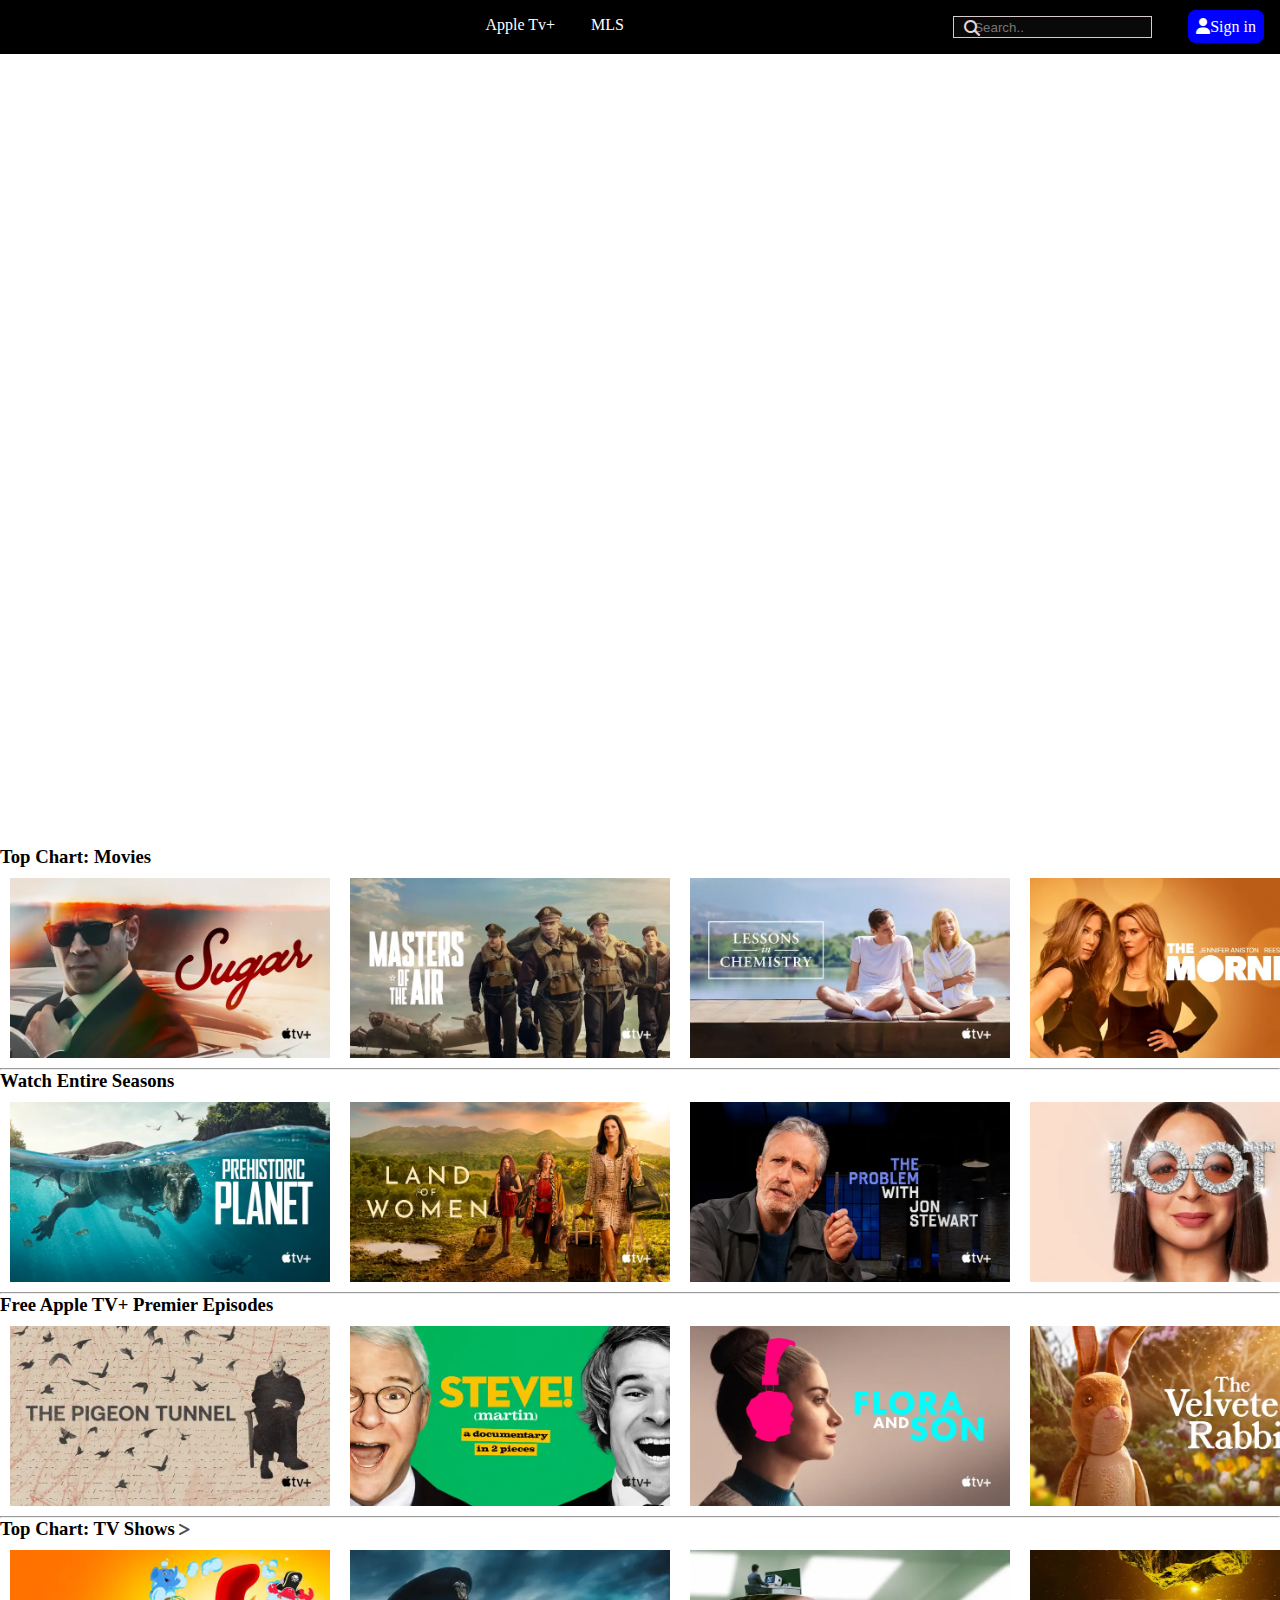
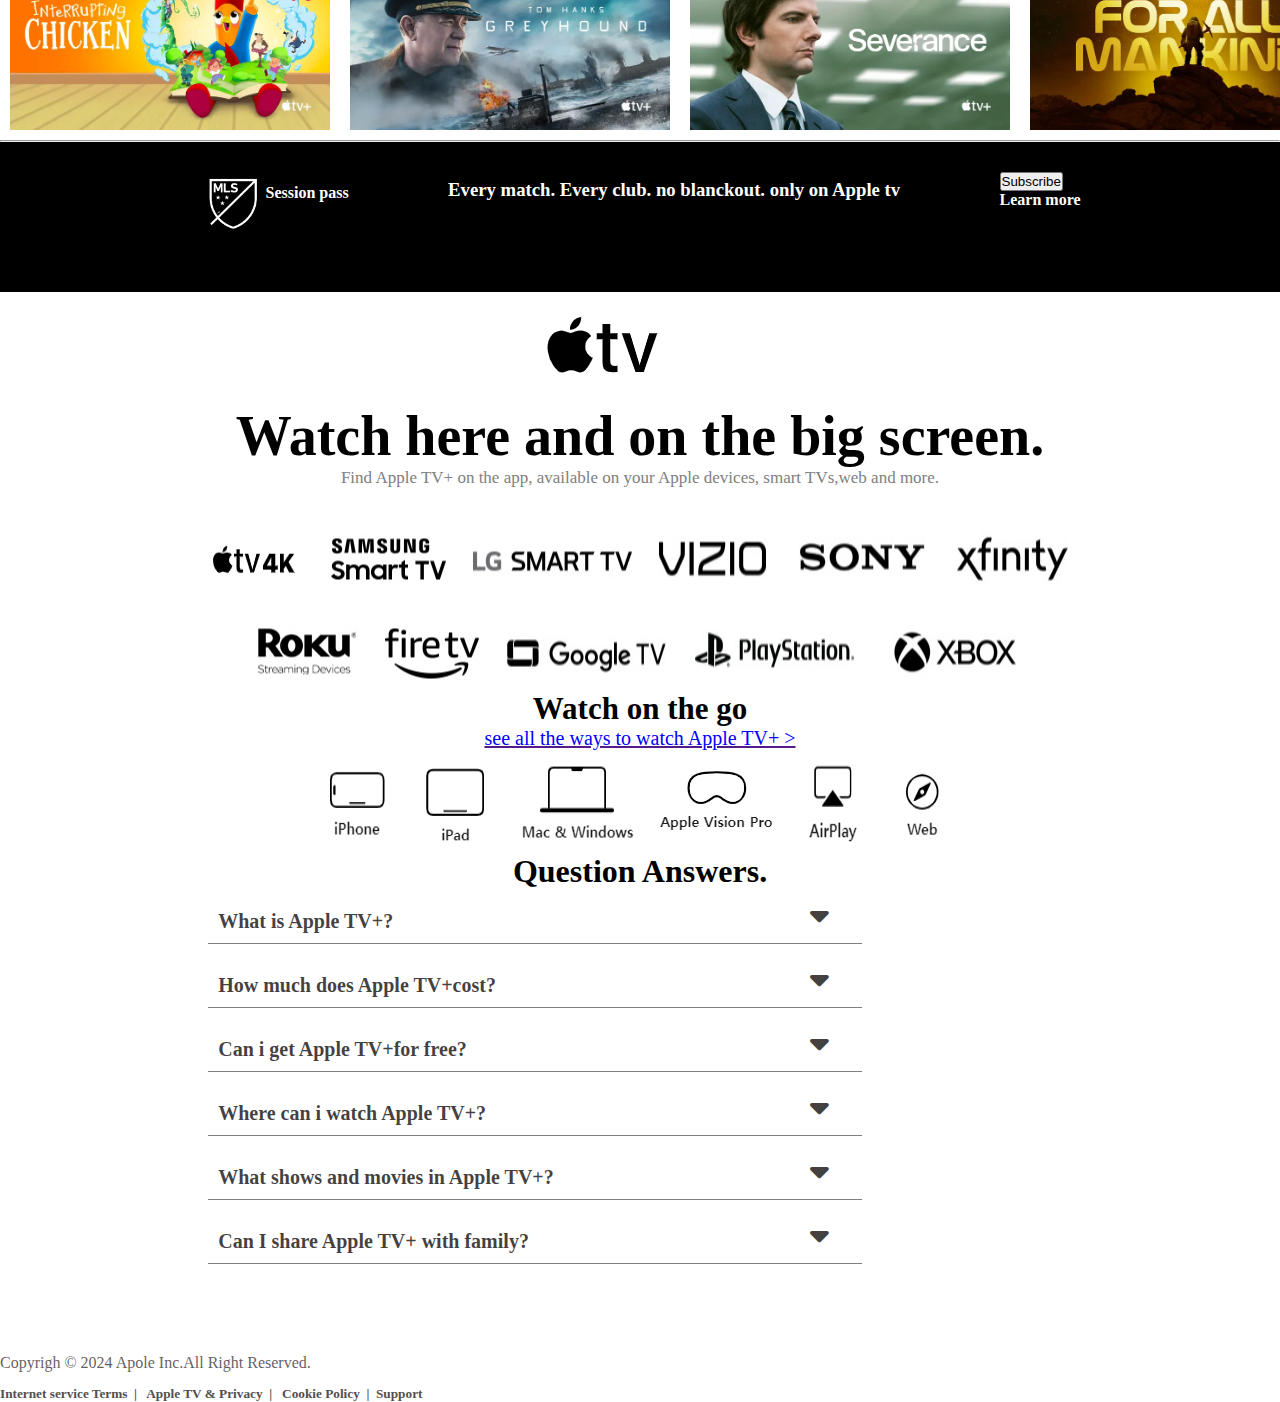
==== index.html @ a1249ace "changes" ====
<!DOCTYPE html>
<html lang="en">

<head>
    <meta charset="UTF-8">
    <meta name="viewport" content="width=device-width, initial-scale=1.0">
    <title>Apple tv clone</title>
    <link rel="shortcut icon" href="img logo/clone logo 1.png" type="image/x-icon">
    <link rel="stylesheet" href="appletvclone.css">
    <link rel="stylesheet" href="https://cdnjs.cloudflare.com/ajax/libs/font-awesome/6.5.2/css/all.min.css">
</head>

<body>
    <nav>
        <div class="navbar">
            <div class="li1">

                <li><a href="#">Apple Tv+</a></li>
                <li><a href="#">MLS</a></li>
            </div>
            <div class="li2">

                <li><a id="space" href="#"> <input type="text" placeholder="Search.." name="search"><i
                            class="fa-solid fa-magnifying-glass"></i></a></li>

                <li><a id="sign" href="#"><i class="fa-solid fa-user"></i></i>Sign in</a></li>
            </div>
        </div>
        <div class="video-container">
            <video autoplay muted loop id="video-background">
                <source src="video/1.mp4" type="video/mp4">
                Your browser does not support the video tag.
            </video>
            <div class="content">
                <!-- Your content goes here -->
                <h1></h1>
                <p></p>
            </div>
        </div>
    </nav>
    <div class="container1">
        <div class="cont">
            <h3>Top Chart: Movies</h3>
        </div>
        <div class="imagesss">
            <img class="first" src="images/738x416 (1).webp" alt="">
            <img class="first" src="images/738x416 (2).webp" alt="">
            <img class="first" src="images/738x416 (3).webp" alt="">
            <img class="first" src="images/738x416 (4).webp" alt="">
            <img class="first" src="images/738x416 (5).webp" alt="">
            <img class="first" src="images/738x416 (6).webp" alt="">
            <img class="first" src="images/738x416 (7).webp" alt="">
            <img class="first" src="images/738x416 (9).webp" alt="">
            <img class="first" src="images/738x416 (8).webp" alt="">
            <img class="first" src="images/738x416 (10).webp" alt="">
        </div>

    </div>
    <hr>
    <div class="container2">
        <div class="cont">
            <h3>Watch Entire Seasons</h3>
        </div>
        <div class="imagesss">
            <img class="second" src="images/738x416 (11).webp" alt="">
            <img class="second" src="images/738x416 (12).webp" alt="">
            <img class="second" src="images/738x416 (13).webp" alt="">
            <img class="second" src="images/738x416.webp" alt="">
            <img class="second" src="images/738x416 (14).webp" alt="">
            <img class="second" src="images/738x416 (15).webp" alt="">
            <img class="second" src="images/738x416 (16).webp" alt="">
            <img class="second" src="images/738x416 (17).webp" alt="">
            <img class="second" src="images/738x416 (18).webp" alt="">
            <img class="second" src="images/738x416 (19).webp" alt="">
        </div>

    </div>
    <hr>
    <div class="container3">
        <div class="cont">
            <h3>Free Apple TV+ Premier Episodes</h3>
        </div>
        <div class="imagesss">
            <img class="Thrid" src="images/738x416 (20).webp" alt="">
            <img class="Thrid" src="images/738x416 (22).webp" alt="">
            <img class="Thrid" src="images/738x416 (21).webp" alt="">
            <img class="Thrid" src="images/738x416 (23).webp" alt="">
            <img class="Thrid" src="images/738x416 (24).webp" alt="">
            <img class="Thrid" src="images/738x416 (25).webp" alt="">
            <img class="Thrid" src="images/738x416 (26).webp" alt="">
            <img class="Thrid" src="images/738x416 (40).webp" alt="">
            <img class="Thrid" src="images/738x416 (29).webp" alt="">
            <img class="Thrid" src="images/738x416 (28).webp" alt="">

        </div>

    </div>
    <hr>
    <div>
        <div class="container4">
            <div class="cont">
                <h3>Top Chart: TV Shows <i class="fa-solid fa-greater-than"></i></h3>
            </div>
            <div class="imagesss">


                <img class="fourth" src="images/738x416 (30).webp" alt="">
                <img class="fourth" src="images/738x416 (31).webp" alt="">
                <img class="fourth" src="images/738x416 (32).webp" alt="">
                <img class="fourth" src="images/738x416 (33).webp" alt="">
                <img class="fourth" src="images/738x416 (34).webp" alt="">
                <img class="fourth" src="images/738x416 (35).webp" alt="">
                <img class="fourth" src="images/738x416 (37).webp" alt="">
                <img class="fourth" src="images/738x416 (36).webp" alt="">
                <img class="fourth" src="images/738x416 (38).webp" alt="">
                <img class="fourth" src="images/738x416 (39).webp" alt="">
            </div>



        </div>
    </div>
    <hr>
    <div class="footer">
        <div class="foot">
            <img src="/apple logo/ML.PNG" alt="">
            <h4>Session pass</h4>
        </div>

        <div class="cont5">
            <h3>Every match. Every club. no blanckout. only on Apple tv</h3>
        </div>
        <div class="btn">
            <button>Subscribe</button>

            <h4>Learn more</h4>
        </div>

    </div>
    <div class="mainlogo">
        <img src="img logo/main apple.PNG" alt="">


    </div>
    <div class="watch">
        <h1>Watch here and on the big screen. </h1>
        <p>Find Apple TV+ on the app, available on your Apple devices, smart TVs,web and more.</p>
    </div>
    <div class="contlogo1">
        <img src="img logo/4k.png" alt="">
        <img src="img logo/Capture.PNG" alt="">
        <img src="img logo/LG.PNG" alt="">
        <img src="img logo/VI.PNG" alt="">
        <img src="img logo/sony.PNG" alt="">
        <img src="img logo/XF.PNG" alt="">

    </div>
    <div class="contlogo2">
        <img src="img logo/roku.PNG" alt="">
        <img src="img logo/fire.PNG" alt="">
        <img src="img logo/GT.PNG" alt="">
        <img src="img logo/PL.PNG" alt="">
        <img src="img logo/XB.PNG" alt="">

    </div>
    <div class="wg">
        <h1>Watch on the go</h1>
        <a href="">
            <p>see all the ways to watch Apple TV+ ></p>
        </a>
    </div>
    <div class="contlogo3">
        <img src="last img/iphone.PNG" alt="">
        <img src="last img/ipad.PNG" alt="">
        <img src="last img/mac.PNG" alt="">
        <img src="last img/avp.PNG" alt="">
        <img src="last img/air play.PNG" alt="">
        <img src="last img/web.PNG" alt="">
    </div>
    <div class="qa">
        <h1 class="qah1">Question Answers.</h1>
    </div>
    <div class="q1">
        <div class="quest1">
            <h1>What is Apple TV+? </h1><i class="fa-solid fa-caret-down"></i>
        </div>
        <div class="quest1">
            <h1>How much does Apple TV+cost? </h1><i class="fa-solid fa-caret-down"></i>
        </div>
        <div class="quest1">
            <h1>Can i get Apple TV+for free? </h1><i class="fa-solid fa-caret-down"></i>
        </div>
        <div class="quest1">
            <h1>Where can i watch Apple TV+? </h1><i class="fa-solid fa-caret-down"></i>
        </div>
        <div class="quest1">
            <h1>What shows and movies in Apple TV+? </h1><i class="fa-solid fa-caret-down"></i>
        </div>
        <div class="quest1">
            <h1>Can I share Apple TV+ with family? </h1><i class="fa-solid fa-caret-down"></i>
        </div>
    </div>
    <div class="copy">
        <p>Copyrigh &copy; 2024 Apole Inc.All Right Reserved.
        <p>
    </div>
    <div class="policy">
        <h5>Internet service Terms &nbsp;| &nbsp; Apple TV & Privacy &nbsp;| &nbsp; Cookie Policy &nbsp;|&nbsp; Support
        </h5>

    </div>

</body>

</html>
---- appletvclone.css ----
* {
    scroll-behavior: smooth;
    margin: 0;
    padding: 0;
}


.navbar li {
    display: inline-block;
    list-style: none;
    margin: 16px 16px;

}

.navbar {
    position: fixed;
    left: 0;
    right: 0;
    top: 0;
    z-index: 999999;
    /* height: 50px; */
    background-color: black;
    text-align: center;
    display: flex;
    justify-content: space-between;
}


.navbar a {
    text-decoration: none;
    color: white;
}

.li1 {
    width: 50%;
    text-align: end;
}

e {


    padding: 10px;
    width: 20px;

}

#space input {
    padding-left: 20px;
    background-color: rgb(10, 9, 9);
    border: 1px solid rgb(216, 203, 203);
    color: white;
    height: 20px;
}

#space i {
    position: absolute;
    border-radius: 2px;
    right: 300px;
    top: 20px;
    color: #e4d7d7;
}


#sign {
    background-color: blue;
    border: 1px solid blue;
    padding: 7px;
    border-radius: 8px;

}

.video-container {
    position: relative;
    width: 100%;
    height: 94vh;
    /* Adjust to cover the entire viewport */
    overflow: hidden;
}

#video-background {
    position: absolute;
    top: 0;
    left: 0;
    width: 100%;
    height: 100vh;
    object-fit: cover;
    margin-top: -84px;
}

.content {
    position: absolute;
    top: 50%;
    left: 50%;
    transform: translate(-50%, -50%);
    text-align: center;
    color: white;
    z-index: 1;
    /* Ensure content is above the video */
}

.content h1 {
    font-size: 3rem;
}

.content p {
    font-size: 1.5rem;
}

.first {
    width: 25%;
    margin: 10px;

}

.second {
    width: 25%;
    margin: 10px;
}

.imagesss {
    display: flex;
}

.Thrid {
    width: 25%;
    margin: 10px;
}

.container1 {
    overflow-x: scroll;
}

.container1::-webkit-scrollbar {
    opacity: 0;

}

.container2::-webkit-scrollbar {
    opacity: 0;

}

.container3::-webkit-scrollbar {
    opacity: 0;

}

.container4::-webkit-scrollbar {
    opacity: 0;

}

.container2 {
    overflow-x: scroll;

}

.container3 {
    overflow-x: scroll;
}

.container4 {
    overflow-x: scroll;

}



.fourth {
    width: 25%;
    margin: 10px;
}

.cont h3 i {
    /* height: 2px;x`
    width: 2px; */
    font-size: 14px;
    color: #554a4a;
}

.footer img {
    height: 60px;
    filter: invert(1);

}

.footer {
    display: flex;
    justify-content: space-evenly;
    color: white;
    background-color: black;
    padding: 30px 100px;
    /* padding-top: 13px; */
    height: 10vh;
}

.foot {
    display: flex;
}

.mainlogo {
    margin: auto;
    width: 20%;
}

.watch {
    text-align: center;
    font-size: 28px;
    margin: 0px;
}

.watch p {
    font-size: 17px;
    margin: 0px;
    color: gray;
}

.watch h1 {
    margin: 0px;


}

.contlogo1 {
    display: flex;
    justify-content: center;
    margin-top: 33px;
}

.contlogo2 {
    display: flex;
    justify-content: center;
    margin-top: 15px;


}

.wg h1 {
    margin: 0px;
    text-align: center;
    font-size: 31px;
}

.wg p {
    text-align: center;
    color: blue;
    font-size: 20px
}

.contlogo3 {
    display: flex;
    justify-content: center;

}

.qa .qah1 {
    text-align: center;
}

.q1 {
    display: flex;
    justify-content: center;

    flex-direction: column;
    font-size: 10px;
    color: rgba(7, 1, 1, 0.76)
        /* width: 100%; */
}

.quest1 {
    margin: 10px;
    display: flex;
    justify-content: space-evenly;
    width: 99%;
    position: relative;
    left: 0px;

}

.quest1 h1 {
    padding: 10px;
    border-bottom: 1px solid gray;
    width: 50%;
}

.quest1 i {
    position: relative;
    right: 250px;
    font-size: 30px;
}

.copy {
    margin-top: 80px;
    color: rgba(54, 50, 50, 0.788);
    height: 32px;
}

.policy {
    color: rgb(83, 79, 79);
}

.foot h4 {
    margin-top: 12px;
}

.cont5 {
    margin-top: 7px;
}

/* ------------media */
@media (max-width:1200px) {
    .quest1 i {
        position: relative;
        right: 220px;
        font-size: 30px;
    }
}

@media (max-width:1150px) {
    .wg p {
        text-align: center;
        color: blue;
        font-size: 23px;
        margin: 14px 0;
    }

    .quest1 {
        margin: 10px;
        display: flex;
        justify-content: center;
        width: 99%;
        position: relative;
        left: 0px;
    }

    .quest1 i {
        position: relative;
        right: 50px;
        font-size: 30px;
    }

    .qa .qah1 {
        text-align: center;
        margin: 22px;
    }
}

@media (max-width: 1050px) {
    .video-container {
        position: relative;
        width: 100%;
        height: 90vh;
        overflow: hidden;
    }
}

@media (max-width: 950px) {
    .video-container {
        position: relative;
        width: 100%;
        height: 87vh;
        overflow: hidden;


    }
}

@media (max-width:900px) {
    .video-container {
        position: relative;
        width: 100%;
        height: 87vh;
        overflow: hidden;

    }

    #video-background {
        position: absolute;
        top: 0;
        left: 0;
        width: 100%;
        height: 100vh;
        object-fit: cover;
        margin-top: -57px;
    }
}

@media (max-width:850px) {
    .contlogo1 {
        display: flex;
        justify-content: center;
        margin-top: 33px;
        flex-wrap: wrap;
    }

    .cont h3 {
        margin-top: 15px;
    }

    .btn {

        margin-left: 10px;
        width: 30%;

    }

    .footer img {
        height: 54px;
        filter: invert(1);
        width: 51%;
    }

}

@media (max-width:800px) {
    .foot {
        display: flex;
        width: 30%;
    }

    .contlogo1 img {
        width: 138px;
    }

    .contlogo2 img {
        width: 130px;
    }

    .watch p {
        font-size: 17px;
        /* margin: 0px; */
        color: gray;
        margin-top: 18px;
    }

    .quest1 i {
        position: relative;
        right: 30px;
        font-size: 30px;
    }
}

@media (max-width:750px) {
    .watch h1 {
        margin: 0px;
        font-size: 44px;
    }
    .cont5 {
        margin-top: 7px;
        font-size: 15px;
    }
    .contlogo1 {
        display: flex;
        justify-content: center;
        margin-top: 16px;
        flex-wrap: wrap;
    }
    .quest1 h1 {
        padding: 10px;
        border-bottom: 1px solid gray;
        width: 55%;
    }
    .quest1 {
        margin: 10px;
        display: flex;
        justify-content: center;
        width: 97%;
        position: relative;
        left: 0px;
    }
    #sign {
        background-color: blue;
        border: 1px solid blue;
        padding: 4px;
        border-radius: 8px;
    }
    #space input {
        padding-left: 20px;
        background-color: rgb(10, 9, 9);
        border: 1px solid rgb(216, 203, 203);
        color: white;
        height: 20px;
        width: 110px;
    }
    #space i {
        position: absolute;
        border-radius: 2px;
        right: 260px;
        top: 20px;
        color: #e4d7d7;
    }
    .navbar {
        position: fixed;
        left: 0;
        right: 0;
        top: 0;
        z-index: 999999;
        /* height: 50px; */
        background-color: black;
        text-align: center;
        display: flex;
        justify-content: space-around;
    }
}
@media (max-width:700px) {
    #space i {
        position: absolute;
        border-radius: 2px;
        right: 255px;
        top: 20px;
        color: #e4d7d7;
    }
    .cont5 {
        margin-top: 7px;
        font-size: 14px;
    }
    .watch h1 {
        margin: 0px;
        font-size: 41px;
    }
    .contlogo1 {
        display: flex;
        justify-content: center;
        margin-top: 16px;
        flex-wrap: wrap;
        width: 97%;
        
    }
    .contlogo2 img {
        width: 130px;
        height: 15vh;
    }
    .quest1 h1 {
        padding: 10px;
        border-bottom: 1px solid gray;
        width: 61%;
    }
    .footer {
        display: flex;
        justify-content: space-evenly;
        color: white;
        background-color: black;
        padding: 30px 78px;
        /* padding-top: 13px; */
        height: 10vh;
    }
}
@media (max-width:650px){
    .navbar {
        position: fixed;
        left: 0;
        right: 0;
        top: 0;
        z-index: 999999;
        /* height: 50px; */
        background-color: black;
        text-align: center;
        display: flex;
        justify-content: flex-end;
    }
    #space i {
        position: absolute;
        border-radius: 2px;
        right: 234px;
        top: 20px;
        color: #e4d7d7;
    }
    .footer {
        display: flex;
        justify-content: space-evenly;
        color: white;
        background-color: black;
        padding: 30px 49px;
        /* padding-top: 13px; */
        height: 8vh;
    }
    .watch h1 {
        margin: 0px;
        font-size: 39px;
    }
    .watch p {
        font-size: 15px;
        /* margin: 0px; */
        color: gray;
        margin-top: 18px;
    }
    .contlogo2 {
        display: flex;
        justify-content: center;
        margin-top: 15px;
        flex-wrap: wrap;
    }
    .contlogo2 img {
        width: 122px;
        height: 16vh;
    }
    .wg h1 {
        margin: 0px;
        text-align: center;
        font-size: 29px;
    }
    .wg p {
        text-align: center;
        color: blue;
        font-size: 21px;
        margin: 13px 0;
    }
    .contlogo2 img {
        width: 118px;
        height: 17vh;
    }
    .contlogo3 {
        display: flex;
        justify-content: center;
        flex-wrap: wrap;
    }
    .quest1 h1 {
        padding: 10px;
        border-bottom: 1px solid gray;
        width: 65%;
    }
    .navbar {
        position: fixed;
        left: 0;
        right: 0;
        top: 0;
        z-index: 999999;
        /* height: 50px; */
        background-color: black;
        text-align: center;
        display: flex;
        justify-content: space-between;
    }
    .li1 {
        width: 33%;
        text-align: end;
    }
    #sign {
        background-color: blue;
        border: 1px solid blue;
        padding: 4px;
        border-radius: 8px;
        width: 20px;
        margin-right: 18px;
    }
    #space i {
        position: absolute;
        border-radius: 2px;
        right: 252px;
        top: 20px;
        color: #e4d7d7;
    }
}

@media (max-width:600px){
    .footer {
        display: flex;
        justify-content: space-evenly;
        color: white;
        background-color: black;
        padding: 30px 25px;
        /* padding-top: 13px; */
        height: 9vh;
    }
    .mainlogo {
        margin: auto;
        width: 27%;
    }
    .watch h1 {
        margin: 0px;
        font-size: 35px;
    }
    .watch p {
        font-size: 14px;
        /* margin: 0px; */
        color: gray;
        margin-top: 18px;
    }
    .contlogo1 {
        display: flex;
        justify-content: center;
        margin-top: 15px;
        flex-wrap: wrap;
        width: 100%;
    }

    .contlogo1 img {
        width: 133px;
        height: 14vh;
    }
    .contlogo2 img {
        width: 114px;
        height: 13vh;
    }
    .wg h1 {
        margin: 0px;
        text-align: center;
        font-size: 28px;
    }
    .wg p {
        text-align: center;
        color: blue;
        font-size: 19px;
        margin: 13px 0;
    }
    .q1 {
        display: flex;
        justify-content: center;
        flex-direction: column;
        font-size: 8px;
        color: rgba(7, 1, 1, 0.76) /* width: 100%; */;
    }
}
@media (max-width:550px) {
    #space input {
        padding-left: 20px;
        background-color: rgb(10, 9, 9);
        border: 1px solid rgb(216, 203, 203);
        color: white;
        height: 19px;
        width: 110px;
        margin-right: -15px;
    }
    #space i {
        position: absolute;
        border-radius: 2px;
        right: 238px;
        top: 20px;
        color: #e4d7d7;
    }
    .copy {
        margin-top: 80px;
        color: rgba(54, 50, 50, 0.788);
        height: 35px;
        text-align: center;
    }
    .policy {
        color: rgb(83, 79, 79);
        text-align: center;
    }
    .footer {
        display: flex;
        justify-content: space-evenly;
        color: white;
        background-color: black;
        padding: 30px 25px;
        /* padding-top: 13px; */
        height: 9vh;
    }
    .foot h4 {
        margin-top: 8px;
    }
}
@media (max-width:500px) {
    .li1 {
        width: 37%;
        text-align: end;
    }
    .foot {
        display: flex;
        width: 42%;
    }
    .watch h1 {
        margin: 0px;
        font-size: 31px;
    }
    .watch p {
        font-size: 12px;
        /* margin: 0px; */
        color: gray;
        margin-top: 11px;
    }
    .contlogo1 img {
        width: 128px;
        height: 14vh;
    }
    .contlogo2 img {
        width: 109px;
        height: 12vh;
    }
    .wg h1 {
        margin: 0px;
        text-align: center;
        font-size: 26px;
    }
    .wg p {
        text-align: center;
        color: blue;
        font-size: 17px;
        margin: 13px 0;
    }
    .contlogo3 img{
        
            width: 90px;
            height: 18vh;
        
    }
    .qa .qah1 {
        text-align: center;
        margin: 14px;
        font-size: 28px;
    }
    .q1 {
        display: flex;
        justify-content: center;
        flex-direction: column;
        font-size: 8px;
        color: rgba(7, 1, 1, 0.76) /* width: 100%; */;
    }
    .copy {
        margin-top: 50px;
        color: rgba(54, 50, 50, 0.788);
        height: 33px;
        text-align: center;
        font-size: 15px;
    }
    .policy {
        color: rgb(83, 79, 79);
        text-align: center;
        font-size: 15px;
    }
    
}
@media (max-width:450px) {
    .li1 {
        width: 39%;
        text-align: end;
        font-size: 16px;
    }
    .navbar li {
        display: inline-block;
        list-style: none;
        margin: 16px 5px;
        /* width: 109px; */
    }
    #sign {
        background-color: blue;
        border: 1px solid blue;
        padding: 4px;
        border-radius: 8px;
        font-size: 13px;
    }
    #space i {
        position: absolute;
        border-radius: 2px;
        right: 205px;
        top: 20px;
        color: #e4d7d7;
    }
    #space input {
        padding-left: 20px;
        background-color: rgb(10, 9, 9);
        border: 1px solid rgb(216, 203, 203);
        color: white;
        height: 19px;
        width: 111px;
        margin-right: -4px;
    }
    .cont h3 {
        margin-top: 13px;
        font-size: 16px;
    }
    .foot {
        display: flex;
        width: 53%;
    }
    .btn {
        margin-left: 10px;
        width: 31%;
        font-size: 14px;
    }
    .mainlogo {
        margin: auto;
        width: 36%;
    }
    .watch h1 {
        margin: 0px;
        font-size: 29px;
    }
    .watch p {
        font-size: 11px;
        /* margin: 0px; */
        color: gray;
        margin-top: 10px;
    }
    .contlogo1 img {
        width: 117px;
        height: 13vh;
    }
    .contlogo2 img {
        width: 101px;
        height: 11vh;
    }
        .wg h1 {
        margin: 0px;
        text-align: center;
        font-size: 24px;
    }
    .wg p {
        text-align: center;
        color: blue;
        font-size: 15px;
        margin: 13px 0;
    }
    .contlogo3 img {
        width: 87px;
        height: 16vh;
    }
    .qa .qah1 {
        text-align: center;
        margin: 14px;
        font-size: 26px;
    }
    .q1 {
        display: flex;
        justify-content: center;
        flex-direction: column;
        font-size: 7px;
        color: rgba(7, 1, 1, 0.76) /* width: 100%; */;
    }
    .copy {
        margin-top: 50px;
        color: rgba(54, 50, 50, 0.788);
        height: 33px;
        text-align: center;
        font-size: 14px;
    }
    .policy {
        color: rgb(83, 79, 79);
        text-align: center;
        font-size: 14px;
    }
    .footer {
        display: flex;
        justify-content: space-evenly;
        color: white;
        background-color: black;
        padding: 17px 25px;
        /* padding-top: 13px; */
        height: 9vh;
    }
}
@media (max-width:400px) {
    .li1 {
        width: 35%;
        text-align: end;
        font-size: 14px;
    }
    #sign {
        background-color: blue;
        border: 1px solid blue;
        padding: 4px;
        border-radius: 8px;
        font-size: 12px;
    }
    #space i {
        position: absolute;
        border-radius: 2px;
        right: 202px;
        top: 20px;
        color: #e4d7d7;
    }
    .cont5 {
        margin-top: 8px;
        font-size: 12px;
    }
    .foot h4 {
        margin-top: 8px;
        font-size: 14px;
    }
    .btn {
        margin-left: 10px;
        width: 31%;
        font-size: 12px;
    }
     .btn button{
        font-size: 11px;
     }
     .mainlogo img{
        width: 92%;
     }
     .watch h1 {
        margin: 0px;
        font-size: 25px;
    }
    .watch p {
        font-size: 10px;
        /* margin: 0px; */
        color: gray;
        margin-top: 10px;
    }
    .contlogo1 img {
        width: 111px;
        height: 12vh;
    }
    .contlogo2 img {
        width: 101px;
        height: 10vh;
    }
    .wg h1 {
        margin: 0px;
        text-align: center;
        font-size: 22px;
    }
    .wg p {
        text-align: center;
        color: blue;
        font-size: 14px;
        margin: 13px 0;
    }
    .contlogo3 img {
        width: 84px;
        height: 16vh;
    }
    .qa .qah1 {
        text-align: center;
        margin: 14px;
        font-size: 23px;
    }
    .q1 {
        display: flex;
        justify-content: center;
        flex-direction: column;
        font-size: 6px;
        color: rgba(7, 1, 1, 0.76) /* width: 100%; */;
    }
    .quest1 i {
        position: relative;
        right: 30px;
        font-size: 25px;
    }
    .copy {
        margin-top: 50px;
        color: rgba(54, 50, 50, 0.788);
        height: 33px;
        text-align: center;
        font-size: 12px;
    }
    .policy {
        color: rgb(83, 79, 79);
        text-align: center;
        font-size: 13px;
    }
    
}
@media (max-width:350px) {
    .li1 {
        width: 34%;
        text-align: end;
        font-size: 13px;
    }
    #space input {
        padding-left: 20px;
        background-color: rgb(10, 9, 9);
        border: 1px solid rgb(216, 203, 203);
        color: white;
        height: 19px;
        width: 86px;
        margin-right: -9px;
    }
    #space i {
        position: absolute;
        border-radius: 2px;
        right: 168px;
        top: 20px;
        color: #e4d7d7;
    }
    #sign {
        background-color: blue;
        border: 1px solid blue;
        padding: 4px;
        border-radius: 8px;
        font-size: 11px;
    }
    .cont h3 {
        margin-top: 13px;
        font-size: 15px;
    }
    .foot {
        display: flex;
        width: 70%;
    }
    .cont5 {
        margin-top: 8px;
        font-size: 11px;
    }
    .watch h1 {
        margin: 0px;
        font-size: 23px;
    }
    .watch p {
        font-size: 9px;
        /* margin: 0px; */
        color: gray;
        margin-top: 10px;
    }    .contlogo1 img {
        width: 104px;
        height: 11vh;
    }
    .contlogo2 img {
        width: 96px;
        height: 10vh;
    }
    .wg h1 {
        margin: 0px;
        text-align: center;
        font-size: 20px;
    }
    .wg p {
        text-align: center;
        color: blue;
        font-size: 12px;
        margin: 13px 0;
    }
    .contlogo3 img {
        width: 81px;
        height: 15vh;
    }
    .qa .qah1 {
        text-align: center;
        margin: 14px;
        font-size: 21px;
    }
    .quest1 h1 {
        padding: 10px;
        border-bottom: 1px solid gray;
        width: 69%;
    }
    .quest1 i {
        position: relative;
        right: 20px;
        font-size: 23px;
    }
    .copy {
        margin-top: 40px;
        color: rgba(54, 50, 50, 0.788);
        height: 33px;
        text-align: center;
        font-size: 11px;
    }
    .policy {
        color: rgb(83, 79, 79);
        text-align: center;
        font-size: 11px;
    }
}
@media (max-width:320px) {
    .li1 {
        width: 33%;
        text-align: end;
        font-size: 12px;
    }
    #sign {
        background-color: blue;
        border: 1px solid blue;
        padding: 4px;
        border-radius: 8px;
        width: 20px;
        margin-right: 3px;
    }
    #space i {
        position: absolute;
        border-radius: 2px;
        right: 152px;
        top: 20px;
        color: #e4d7d7;
    }
    .footer {
        display: flex;
        justify-content: space-evenly;
        color: white;
        background-color: black;
        padding: 19px 11px;
        /* padding-top: 13px; */
        height: 9vh;
    }
    .foot h4 {
        margin-top: 8px;
        font-size: 13px;
    }
    .cont5 {
        margin-top: 8px;
        font-size: 10px;
    }
    .btn {
        margin-left: 10px;
        width: 31%;
        font-size: 11px;
    }
    .watch h1 {
        margin: 0px;
        font-size: 20px;
    }
    .watch p {
        font-size: 8px;
        /* margin: 0px; */
        color: black;
        margin-top: 10px;
    }
    .contlogo1 img {
        width: 99px;
        height: 10vh;
    }
    .contlogo2 img {
        width: 96px;
        height: 9vh;
    }
    .wg h1 {
        margin: 0px;
        text-align: center;
        font-size: 19px;
    }
    .wg p {
        text-align: center;
        color: blue;
        font-size: 11px;
        margin: 13px 0;
    }
    .contlogo3 img {
        width: 81px;
        height: 15vh;
    }
    .qa .qah1 {
        text-align: center;
        margin: 14px;
        font-size: 19px;
    }
    .q1 {
        display: flex;
        justify-content: center;
        flex-direction: column;
        font-size: 5px;
        color: rgba(7, 1, 1, 0.76) /* width: 100%; */;
    }
    .copy {
        margin-top: 40px;
        color: rgba(54, 50, 50, 0.788);
        height: 33px;
        text-align: center;
        font-size: 10px;
    }
    .policy {
        color: rgb(83, 79, 79);
        text-align: center;
        font-size: 10px;
    }
}
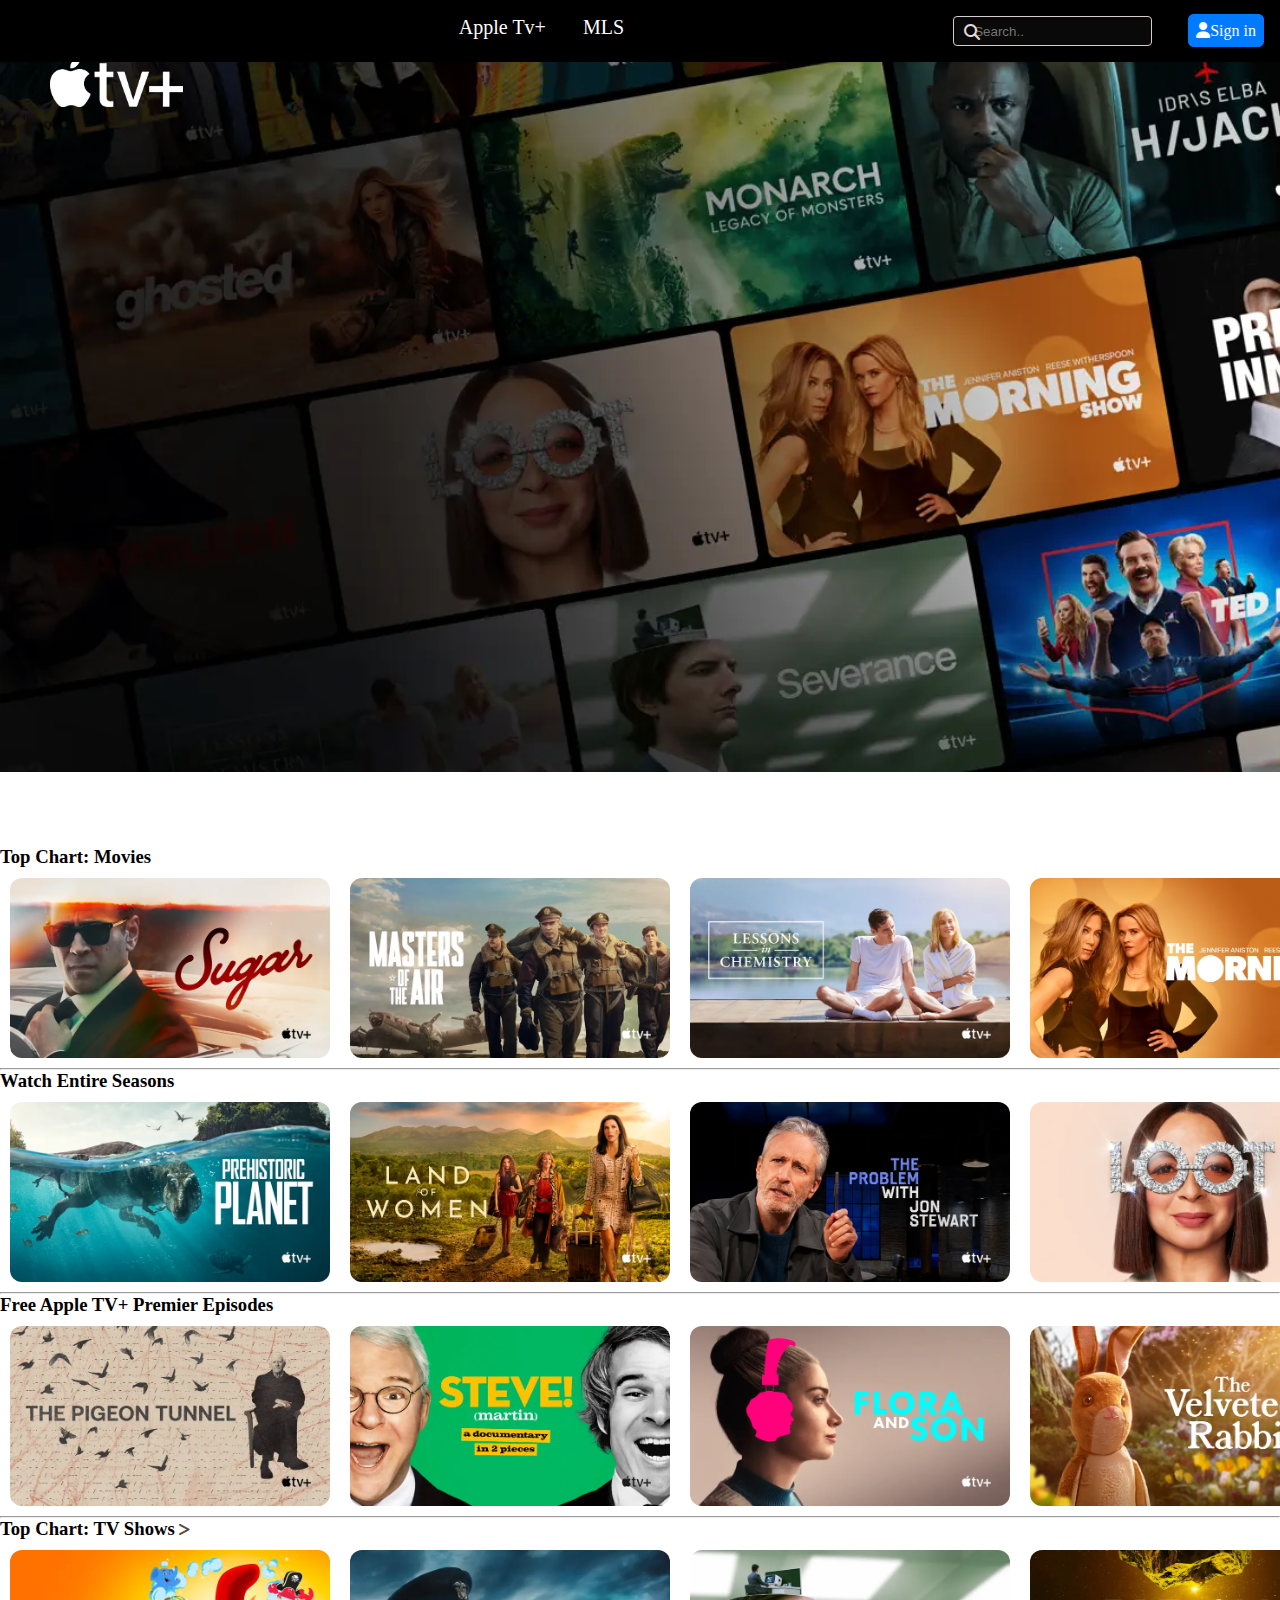
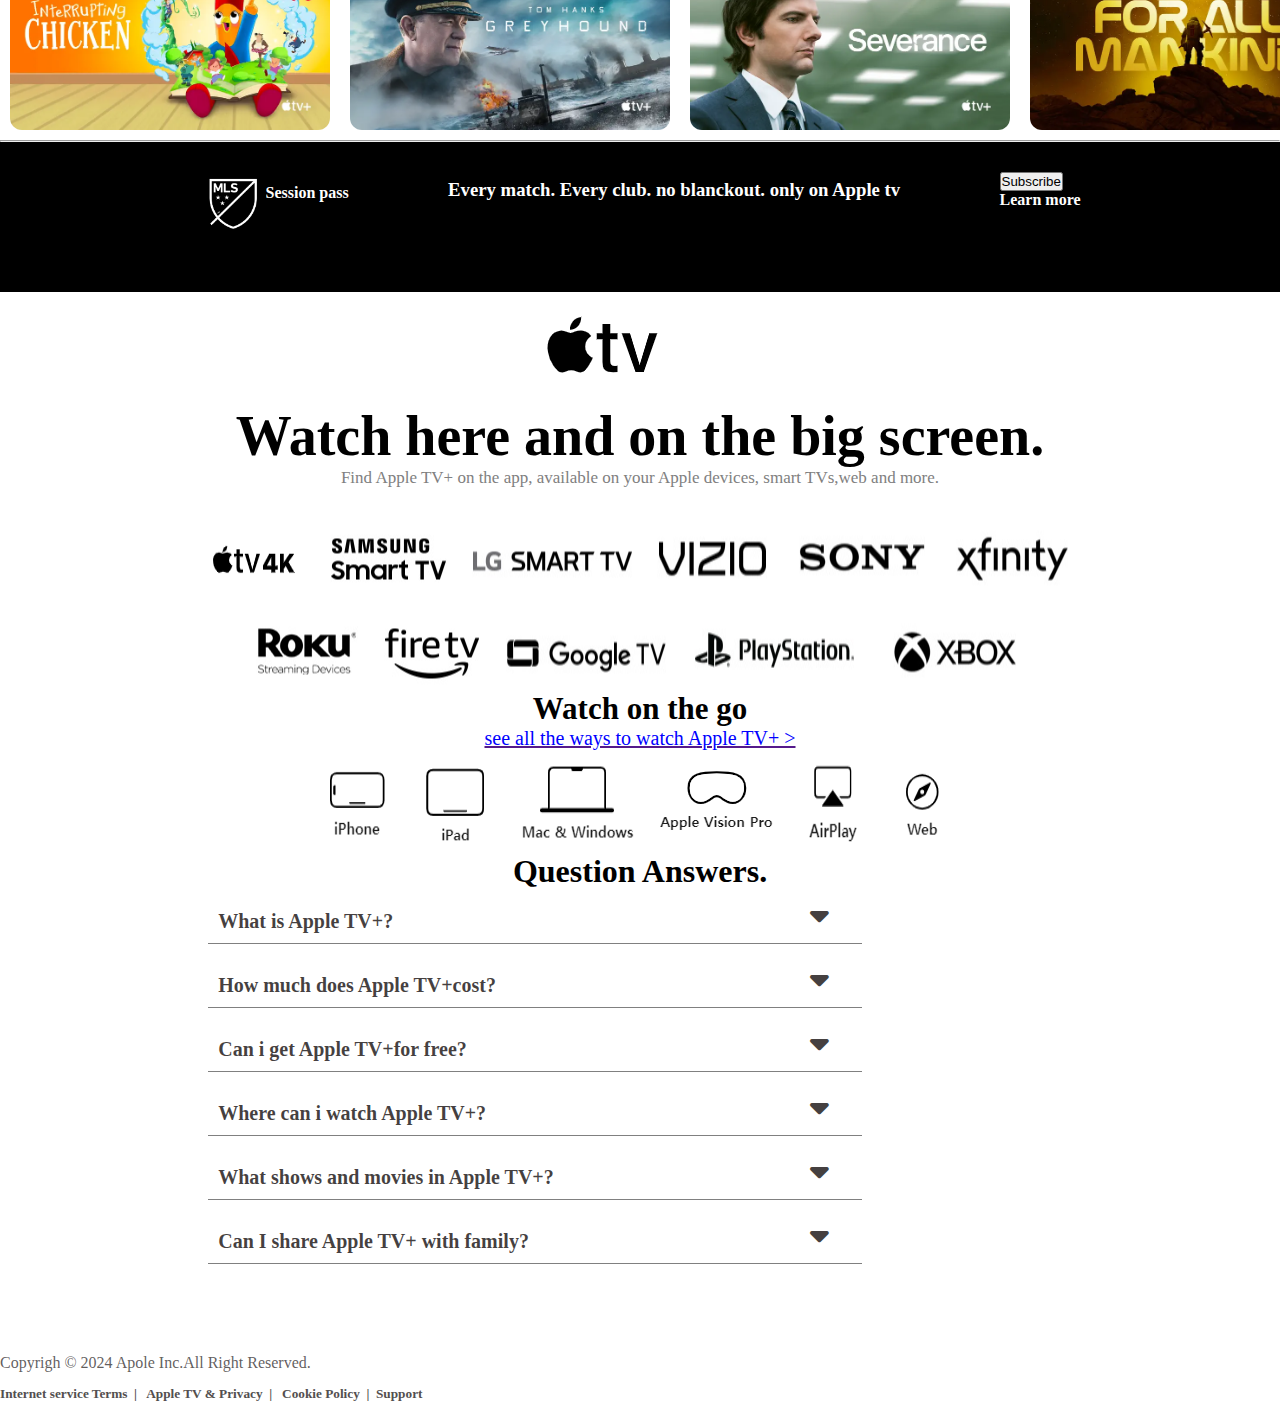
==== commit ae7bd1a2: "change" ====
--- a/index.html
+++ b/index.html
@@ -27,10 +27,11 @@
             </div>
         </div>
         <div class="video-container">
-            <video autoplay muted loop id="video-background">
+            <img src="/b img/big logo.png" alt="">
+            <!-- <video autoplay muted loop id="video-background">
                 <source src="video/1.mp4" type="video/mp4">
                 Your browser does not support the video tag.
-            </video>
+            </video> -->
             <div class="content">
                 <!-- Your content goes here -->
                 <h1></h1>
--- a/appletvclone.css
+++ b/appletvclone.css
@@ -34,7 +34,9 @@
 .li1 {
     width: 50%;
     text-align: end;
-}
+    font-size: 20px;
+}
+
 
 e {
 
@@ -49,23 +51,24 @@
     background-color: rgb(10, 9, 9);
     border: 1px solid rgb(216, 203, 203);
     color: white;
-    height: 20px;
+    height: 28px;
+    border-radius: 4px;
 }
 
 #space i {
     position: absolute;
     border-radius: 2px;
     right: 300px;
-    top: 20px;
+    top: 24px;
     color: #e4d7d7;
 }
 
 
 #sign {
-    background-color: blue;
-    border: 1px solid blue;
+    background-color: #007aff;
+    border: 1px solid #007aff;
     padding: 7px;
-    border-radius: 8px;
+    border-radius: 6px;
 
 }
 
@@ -109,12 +112,14 @@
 .first {
     width: 25%;
     margin: 10px;
+    border-radius: 12px;
 
 }
 
 .second {
     width: 25%;
     margin: 10px;
+    border-radius: 12px;
 }
 
 .imagesss {
@@ -124,6 +129,7 @@
 .Thrid {
     width: 25%;
     margin: 10px;
+    border-radius: 12px;
 }
 
 .container1 {
@@ -169,6 +175,7 @@
 .fourth {
     width: 25%;
     margin: 10px;
+    border-radius: 12px;
 }
 
 .cont h3 i {
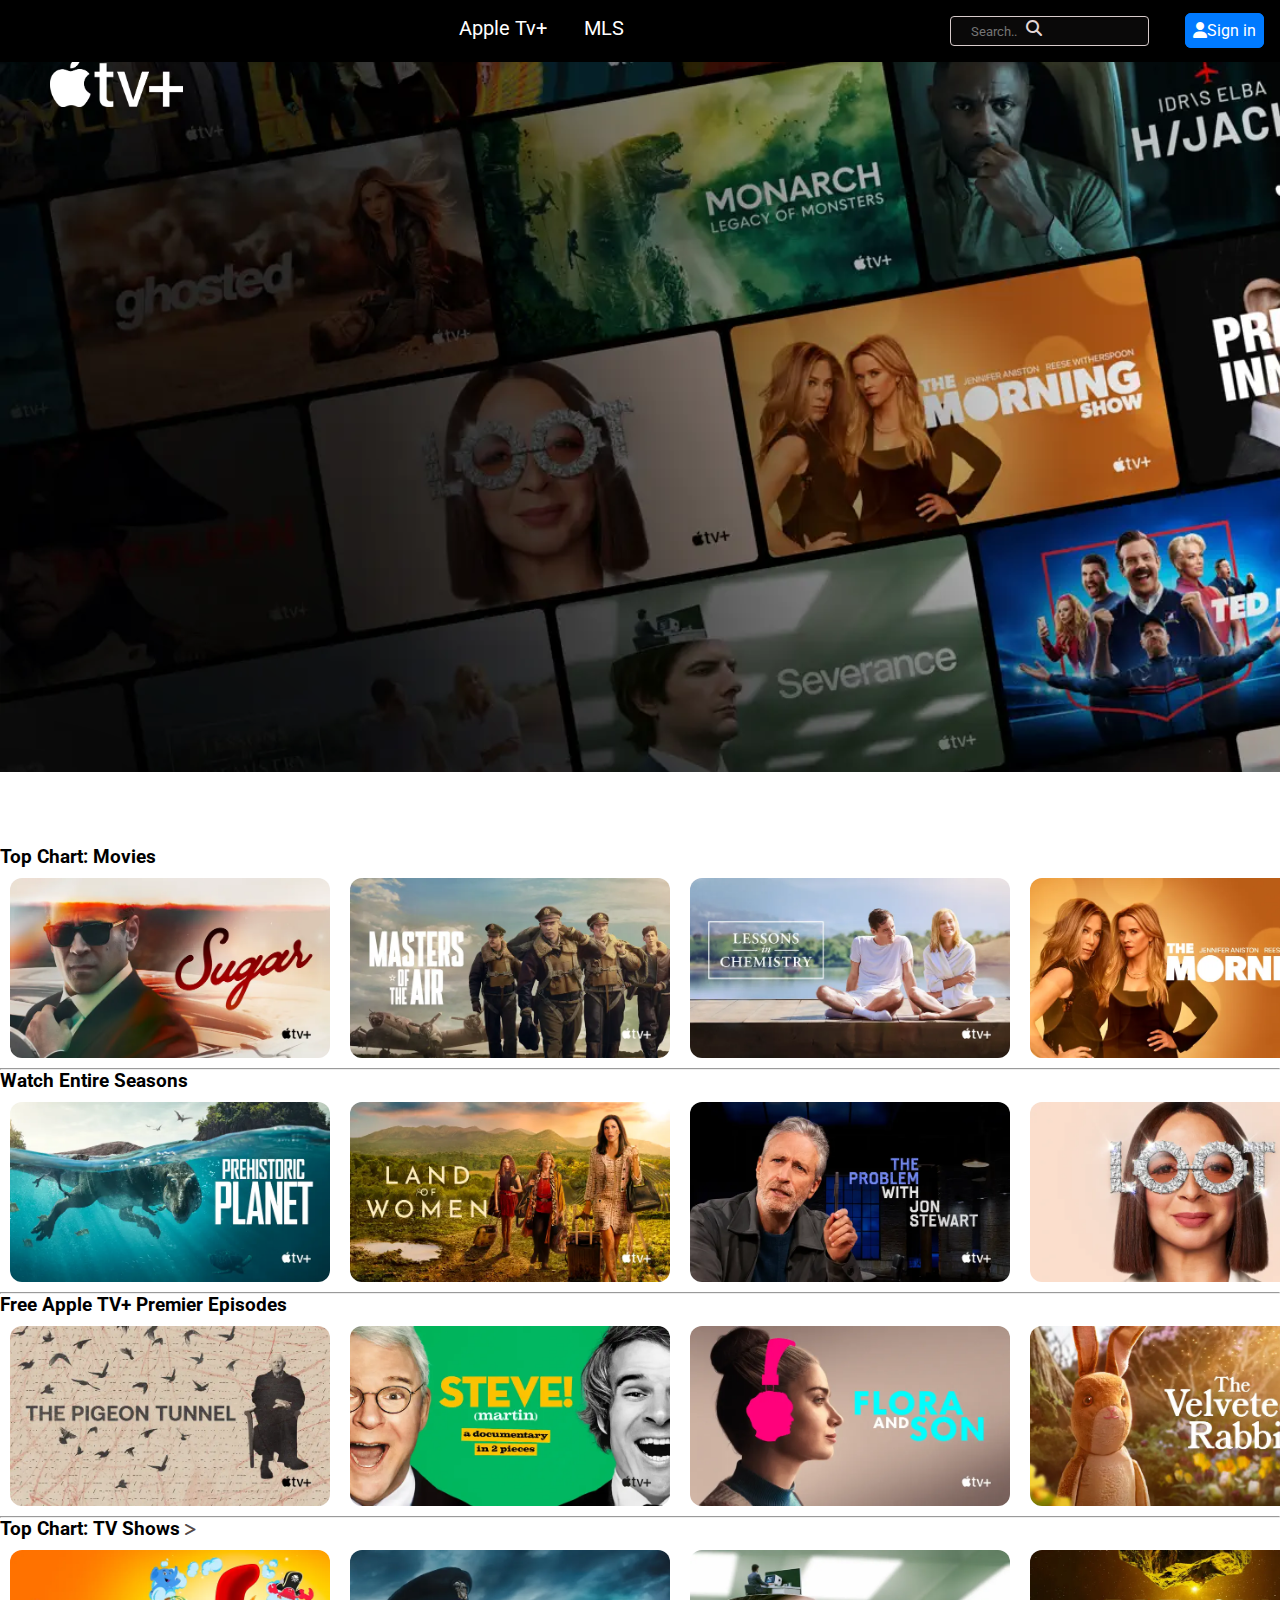
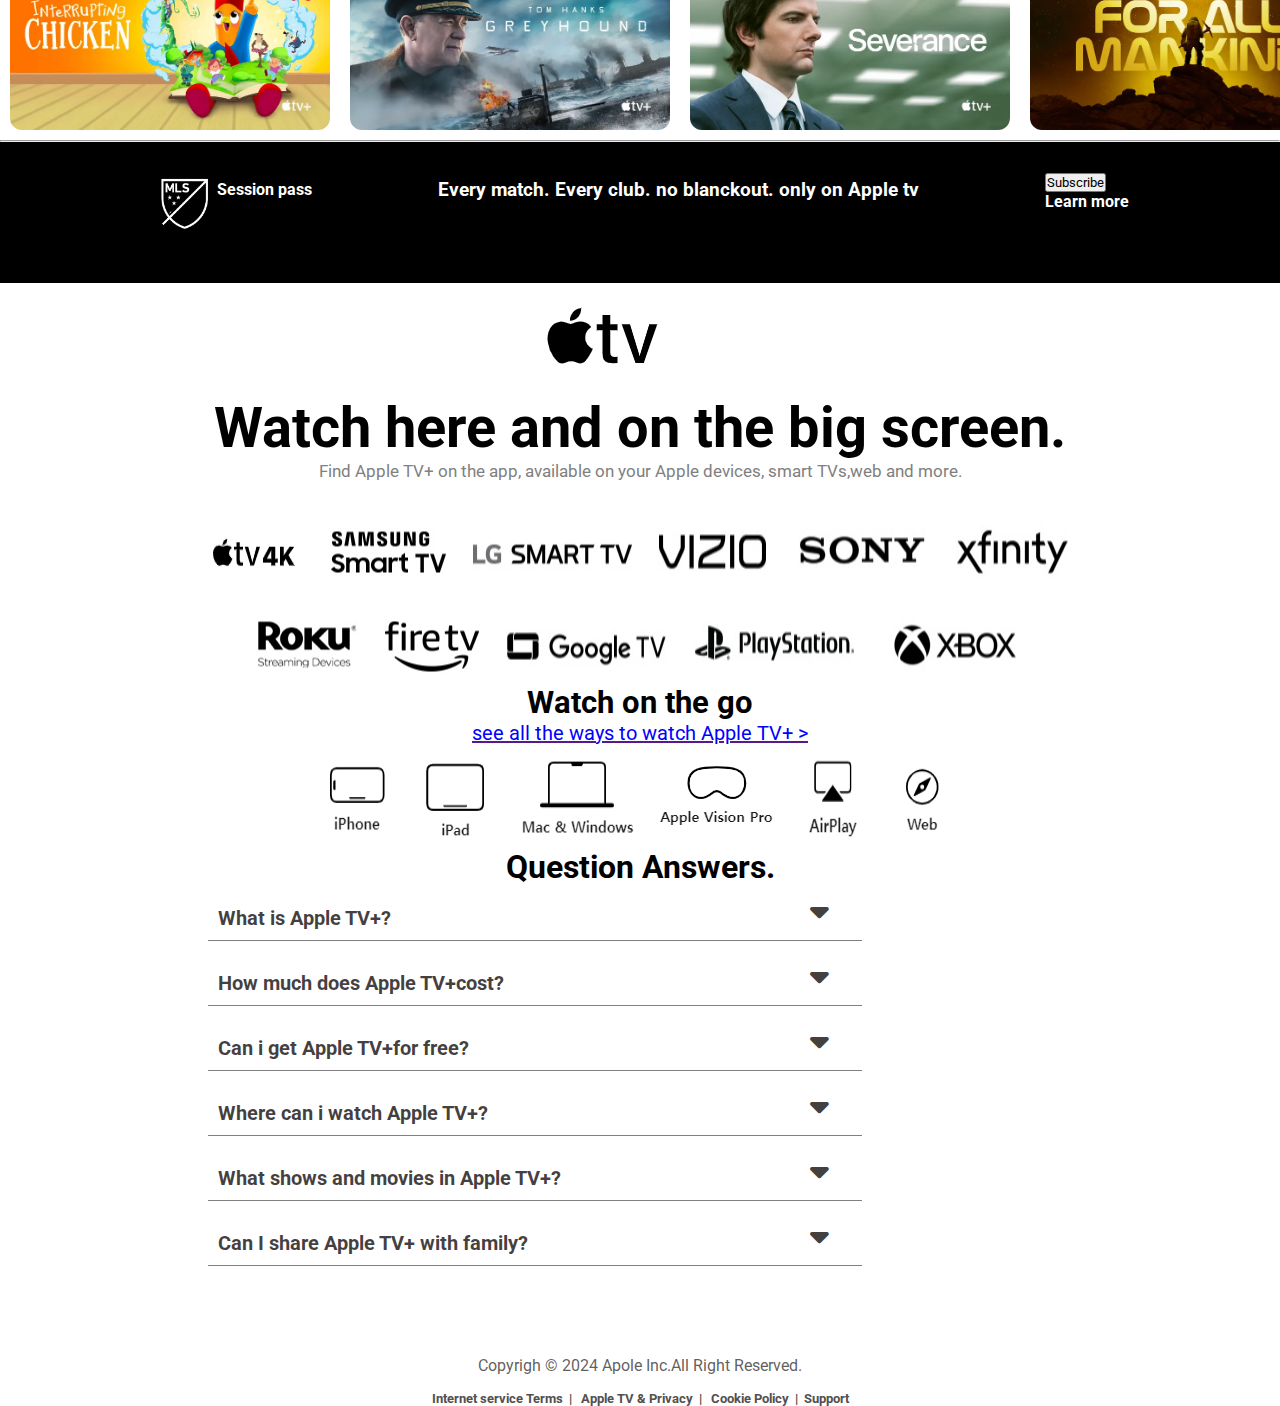
==== commit f59b2ff3: "changes" ====
--- a/index.html
+++ b/index.html
@@ -8,6 +8,9 @@
     <link rel="shortcut icon" href="img logo/clone logo 1.png" type="image/x-icon">
     <link rel="stylesheet" href="appletvclone.css">
     <link rel="stylesheet" href="https://cdnjs.cloudflare.com/ajax/libs/font-awesome/6.5.2/css/all.min.css">
+    <link rel="preconnect" href="https://fonts.googleapis.com">
+<link rel="preconnect" href="https://fonts.gstatic.com" crossorigin>
+<link href="https://fonts.googleapis.com/css2?family=Roboto:ital,wght@0,100;0,300;0,400;0,500;0,700;0,900;1,100;1,300;1,400;1,500;1,700;1,900&display=swap" rel="stylesheet">
 </head>
 
 <body>
--- a/appletvclone.css
+++ b/appletvclone.css
@@ -2,6 +2,7 @@
     scroll-behavior: smooth;
     margin: 0;
     padding: 0;
+    font-family: "Roboto", sans-serif;
 }
 
 
@@ -58,7 +59,7 @@
 #space i {
     position: absolute;
     border-radius: 2px;
-    right: 300px;
+    right: 291px;
     top: 24px;
     color: #e4d7d7;
 }
@@ -448,10 +449,19 @@
 }
 
 @media (max-width:750px) {
+    #space i {
+        position: absolute;
+        border-radius: 2px;
+        right: 260px;
+        top: 20px;
+        color: #e4d7d7;
+        display: none;
+    }
     .watch h1 {
         margin: 0px;
         font-size: 44px;
     }
+    
     .cont5 {
         margin-top: 7px;
         font-size: 15px;
@@ -488,14 +498,9 @@
         color: white;
         height: 20px;
         width: 110px;
-    }
-    #space i {
-        position: absolute;
-        border-radius: 2px;
-        right: 260px;
-        top: 20px;
-        color: #e4d7d7;
-    }
+        display: none;
+    }
+    
     .navbar {
         position: fixed;
         left: 0;
@@ -510,12 +515,22 @@
     }
 }
 @media (max-width:700px) {
+    #space input {
+        padding-left: 20px;
+        background-color: rgb(10, 9, 9);
+        border: 1px solid rgb(216, 203, 203);
+        color: white;
+        height: 20px;
+        width: 110px;
+        display: none;
+    }
     #space i {
         position: absolute;
         border-radius: 2px;
         right: 255px;
         top: 20px;
         color: #e4d7d7;
+        display: none;
     }
     .cont5 {
         margin-top: 7px;
@@ -718,6 +733,13 @@
         color: rgba(7, 1, 1, 0.76) /* width: 100%; */;
     }
 }
+@media (max-width:597px) {
+    .li1 {
+        width: 43%;
+        text-align: end;
+    }
+    
+}
 @media (max-width:550px) {
     #space input {
         padding-left: 20px;
@@ -728,6 +750,11 @@
         width: 110px;
         margin-right: -15px;
     }
+    .li1 {
+        width: 45%;
+        text-align: end;
+    }
+}
     #space i {
         position: absolute;
         border-radius: 2px;
@@ -757,7 +784,8 @@
     .foot h4 {
         margin-top: 8px;
     }
-}
+   
+
 @media (max-width:500px) {
     .li1 {
         width: 37%;
@@ -1252,11 +1280,13 @@
         font-size: 10px;
     }
 }
-
-
+@media (max-width:527px) {
+    .li1 {
+        width: 47%;
+        text-align: end;
+    }
     
-
-
+}
 
 
     
@@ -1264,22 +1294,27 @@
 
 
 
-
-
-
     
 
+
+
+
+
+
+
     
 
     
 
-
-
-
-
     
 
 
+
+
+
     
 
 
+    
+
+
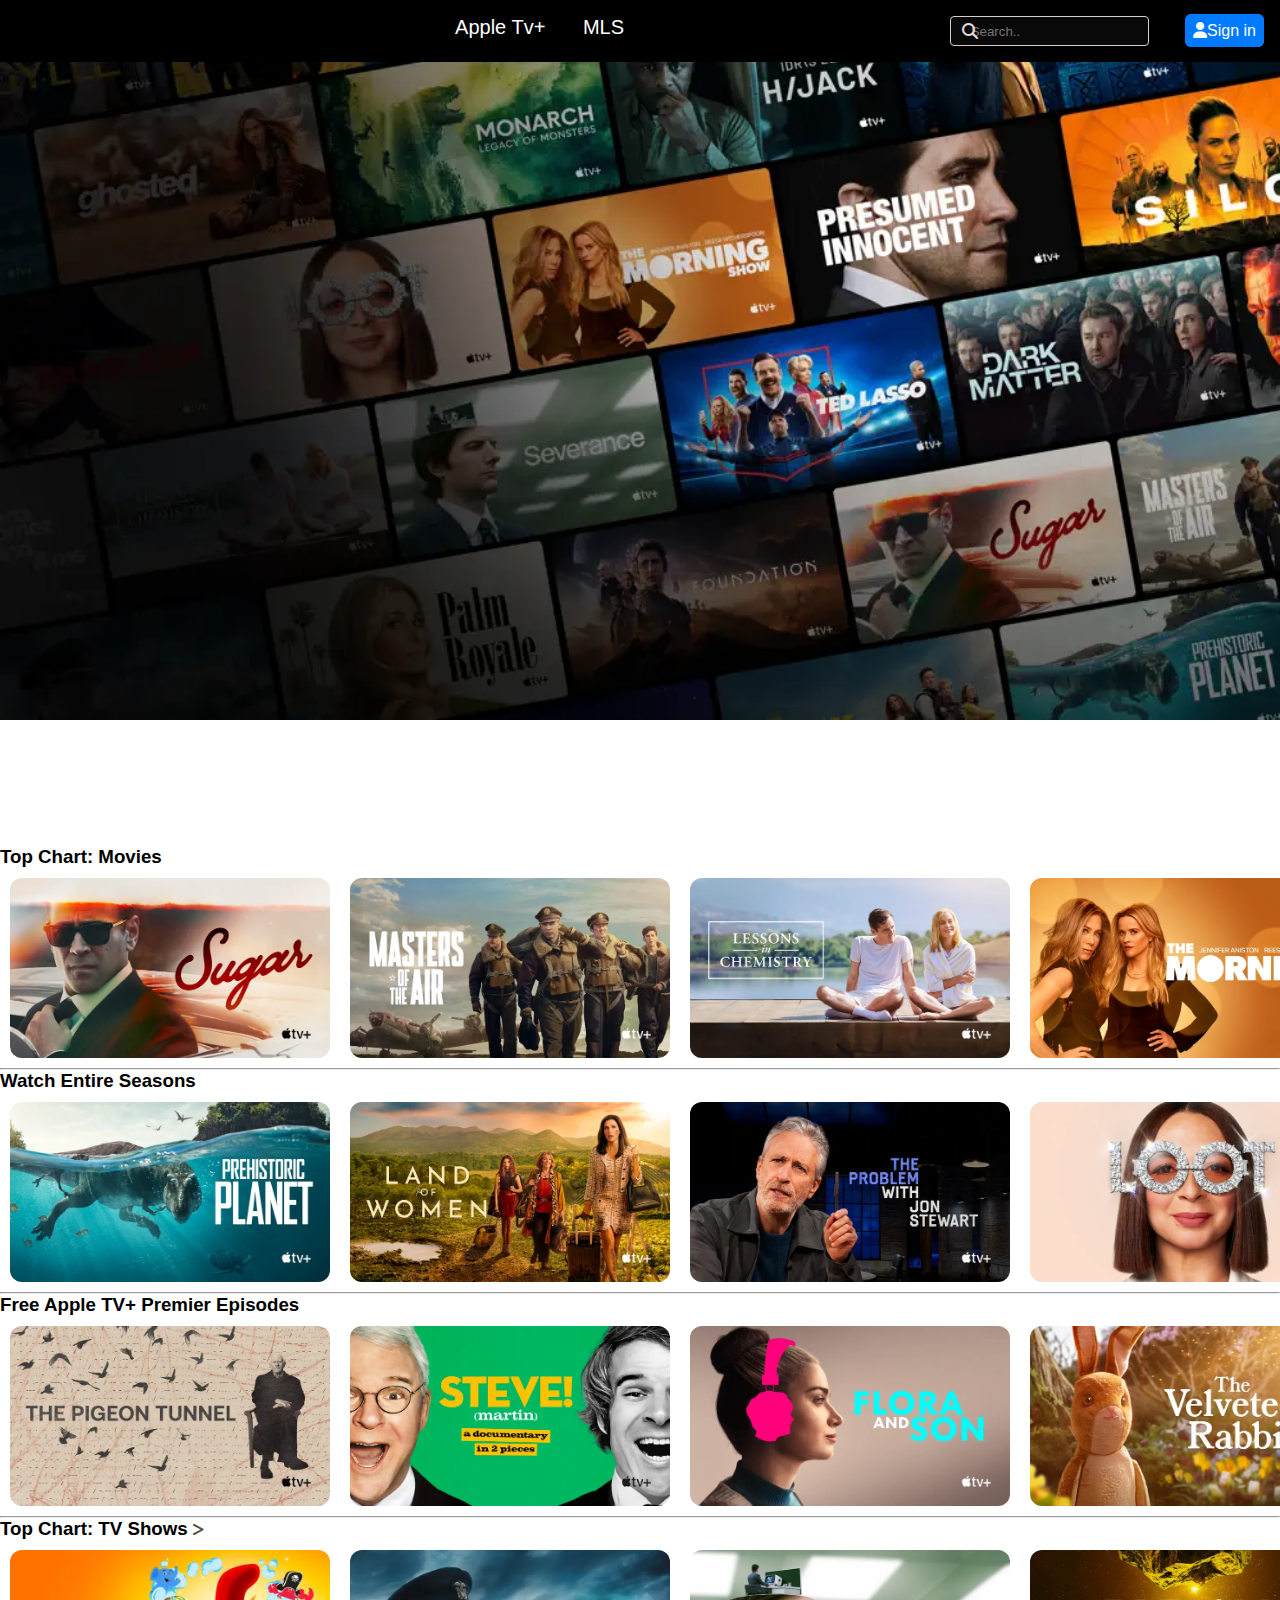
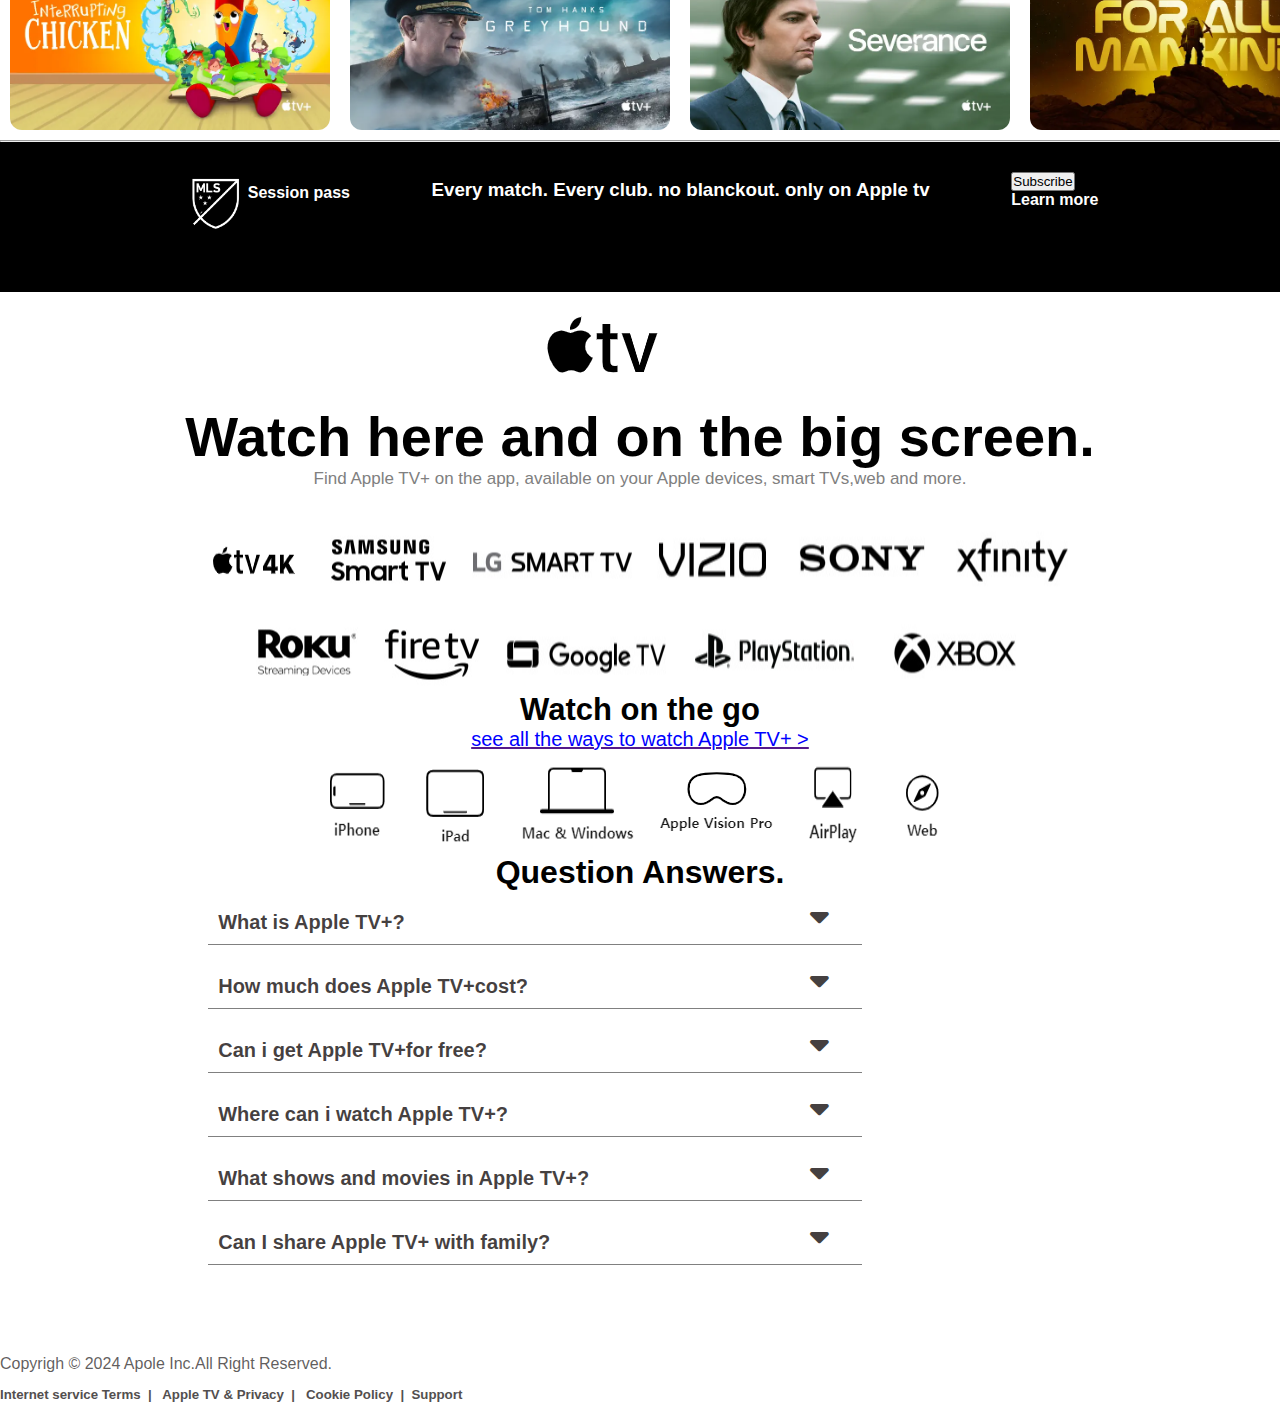
==== commit ab1d9f75: "change" ====
--- a/index.html
+++ b/index.html
@@ -9,8 +9,6 @@
     <link rel="stylesheet" href="appletvclone.css">
     <link rel="stylesheet" href="https://cdnjs.cloudflare.com/ajax/libs/font-awesome/6.5.2/css/all.min.css">
     <link rel="preconnect" href="https://fonts.googleapis.com">
-<link rel="preconnect" href="https://fonts.gstatic.com" crossorigin>
-<link href="https://fonts.googleapis.com/css2?family=Roboto:ital,wght@0,100;0,300;0,400;0,500;0,700;0,900;1,100;1,300;1,400;1,500;1,700;1,900&display=swap" rel="stylesheet">
 </head>
 
 <body>
@@ -23,14 +21,14 @@
             </div>
             <div class="li2">
 
-                <li><a id="space" href="#"> <input type="text" placeholder="Search.." name="search"><i
-                            class="fa-solid fa-magnifying-glass"></i></a></li>
+                <li><a id="space" href="#"> <input type="text" placeholder="Search.." name="search">
+                        <i    class="fa-solid fa-magnifying-glass"></i></a></li>
 
                 <li><a id="sign" href="#"><i class="fa-solid fa-user"></i></i>Sign in</a></li>
             </div>
         </div>
         <div class="video-container">
-            <img src="/b img/big logo.png" alt="">
+            <img src="/b img/n img.webp" alt="">
             <!-- <video autoplay muted loop id="video-background">
                 <source src="video/1.mp4" type="video/mp4">
                 Your browser does not support the video tag.
--- a/appletvclone.css
+++ b/appletvclone.css
@@ -56,16 +56,15 @@
     border-radius: 4px;
 }
 
-#space i {
+
+#space i{
     position: absolute;
     border-radius: 2px;
-    right: 291px;
-    top: 24px;
+    right: 302px;
+    top: 23px;
     color: #e4d7d7;
 }
-
-
-#sign {
+#sign{
     background-color: #007aff;
     border: 1px solid #007aff;
     padding: 7px;
@@ -79,6 +78,9 @@
     height: 94vh;
     /* Adjust to cover the entire viewport */
     overflow: hidden;
+}
+.video-container img{
+    width: 100%;
 }
 
 #video-background {
@@ -754,7 +756,7 @@
         width: 45%;
         text-align: end;
     }
-}
+
     #space i {
         position: absolute;
         border-radius: 2px;
@@ -785,7 +787,7 @@
         margin-top: 8px;
     }
    
-
+}
 @media (max-width:500px) {
     .li1 {
         width: 37%;
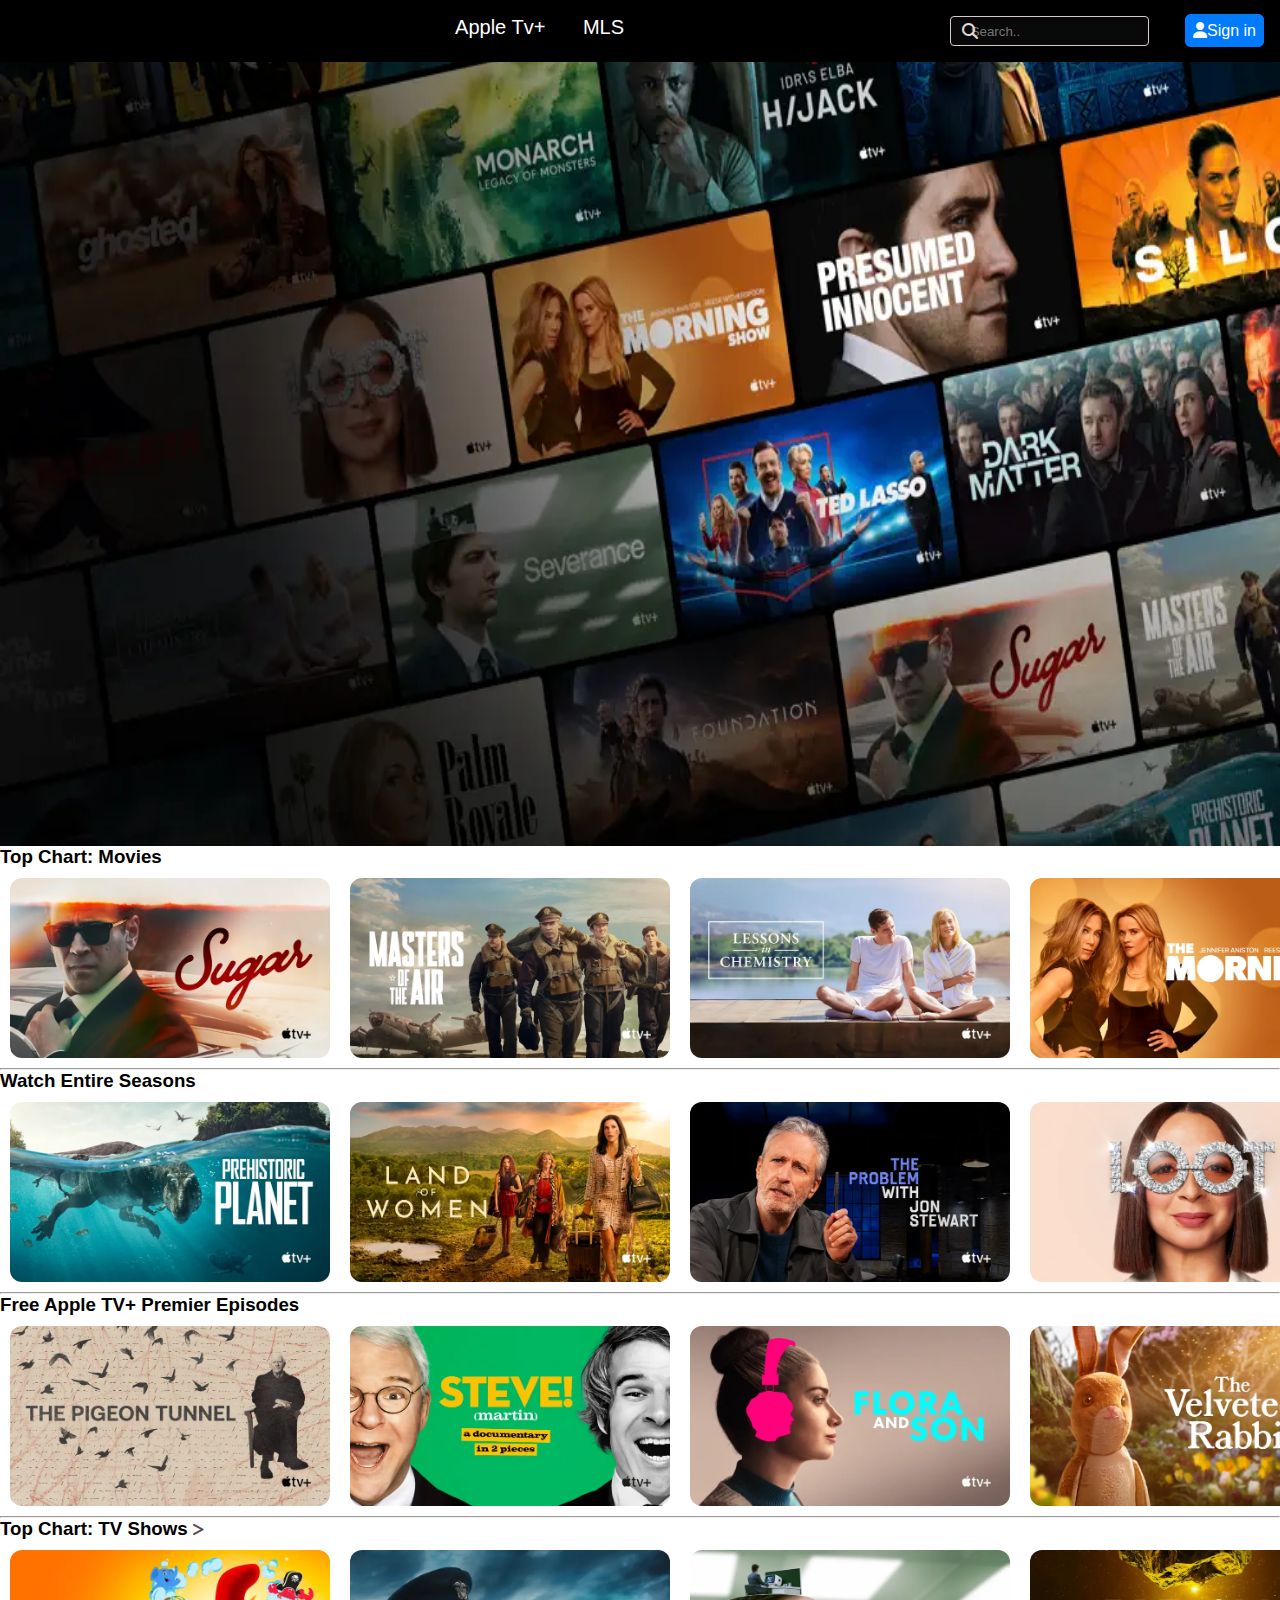
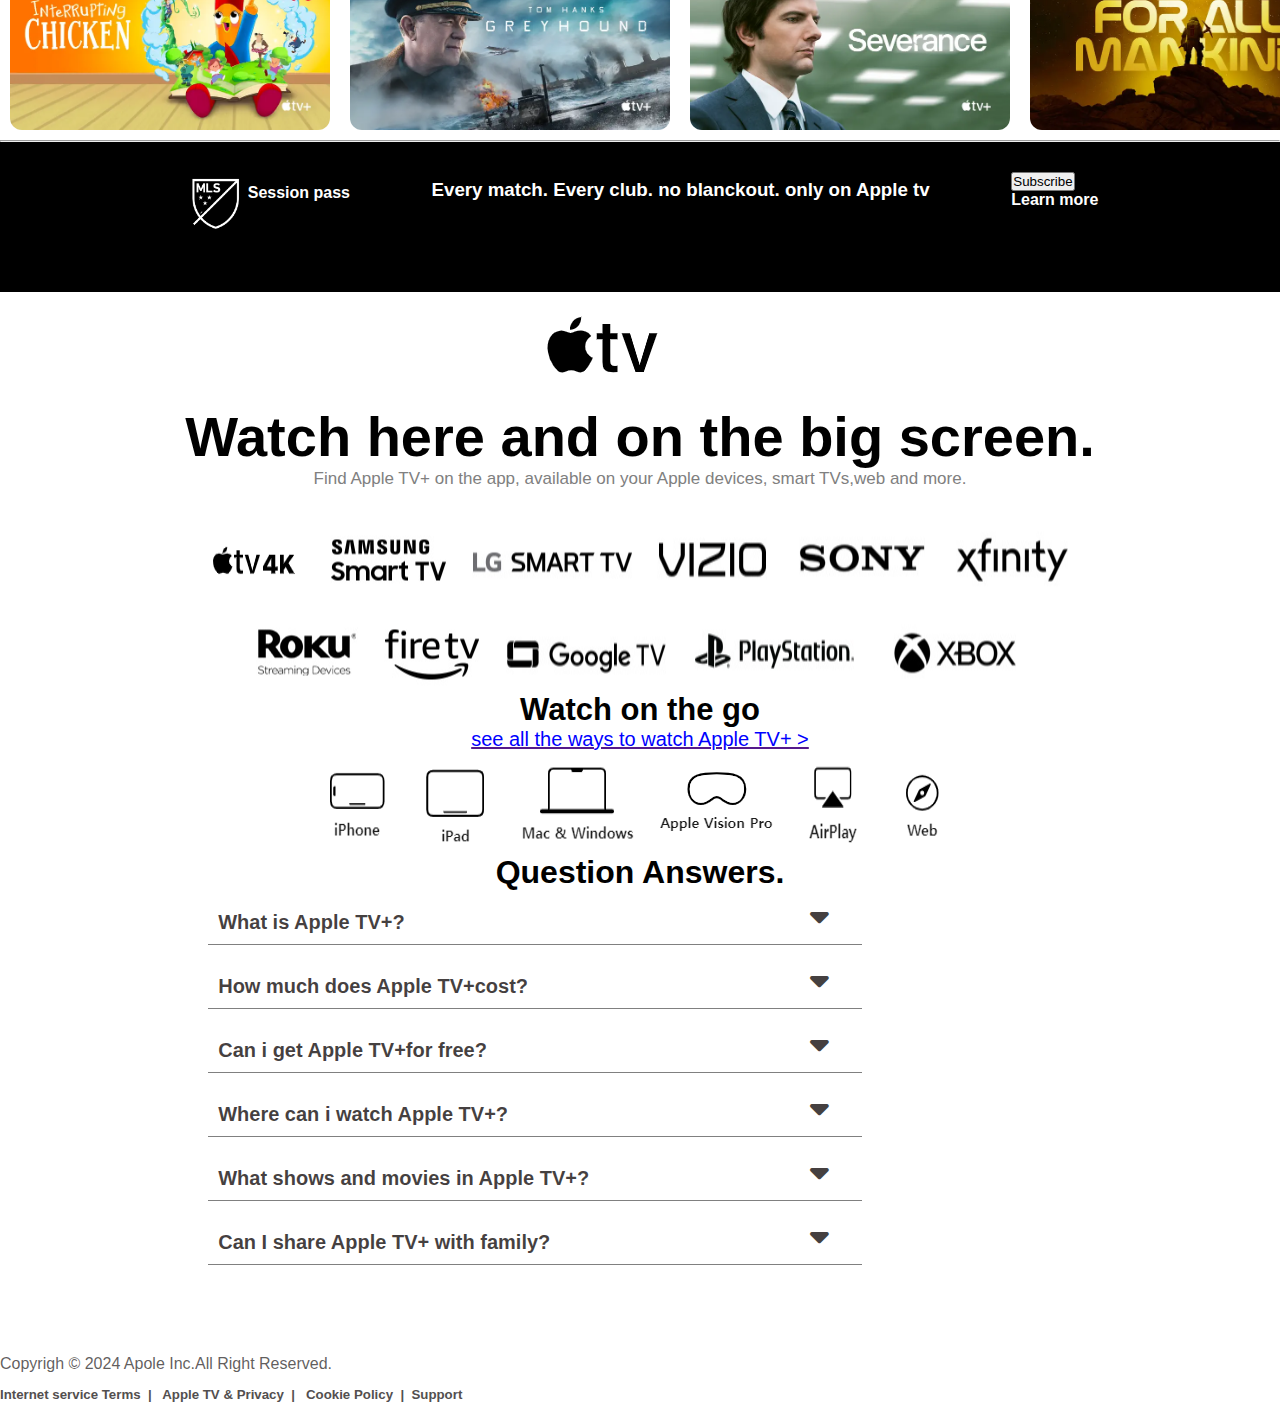
==== commit e4164da2: "change" ====
--- a/index.html
+++ b/index.html
@@ -39,6 +39,17 @@
                 <p></p>
             </div>
         </div>
+        <!-- <input type="checkbox" id="check">
+        <label for="check" class="checkbtn">
+            <i class="fa fa-bars"></i>
+        </label>
+        <div class="hamburger">
+            <ul>
+                <li class="item"><a class="Active">Home</a></li>
+                <li class="item"><a href="">About</a></li>
+                <li class="item"><a href="">Fitness Calculator</a></li>
+                </ul>
+            </div> -->
     </nav>
     <div class="container1">
         <div class="cont">
--- a/appletvclone.css
+++ b/appletvclone.css
@@ -46,6 +46,53 @@
     width: 20px;
 
 }
+/* .checkbtn{
+    display: block;
+    position: fixed;
+    top: .5rem;
+    right: 1rem;
+    z-index: 9999;
+}
+
+.hamburger{
+    display: block;
+    flex-direction: column;
+    position:absolute;
+    width: 50%;
+    height: 89vh;
+    background-color: #222222;
+    top: 67px;
+    left: -100%;
+    text-align: center;
+    transition: all .5s;        
+}
+
+.hamburger ul li{
+    
+    display: flex;
+    flex-direction: column;
+    text-decoration: none;
+}
+
+.hamburger ul li a{
+    padding: 5px;
+    margin: 10px;
+    border-radius: 4px;
+    font-size: 1.4rem;
+    font-weight: 500;
+    color: white;
+    text-decoration: none;
+}
+
+.hamburger ul li a:hover{
+    background-color: #4A55A2;  
+}
+
+#check:checked ~ .hamburger{
+    left: 0;
+    position: fixed;
+    z-index: 9999;
+} */
 
 #space input {
     padding-left: 20px;
@@ -81,6 +128,7 @@
 }
 .video-container img{
     width: 100%;
+    height: 100vh;
 }
 
 #video-background {
@@ -675,6 +723,13 @@
         color: #e4d7d7;
     }
 }
+@media (max-width:608px) {
+    .li1 {
+        width: 44%;
+        text-align: end;
+    }
+    
+}
 
 @media (max-width:600px){
     .footer {
@@ -899,7 +954,7 @@
     }
     .foot {
         display: flex;
-        width: 53%;
+        width: 74%;
     }
     .btn {
         margin-left: 10px;
@@ -1115,7 +1170,7 @@
     }
     .foot {
         display: flex;
-        width: 70%;
+        width: 113%;
     }
     .cont5 {
         margin-top: 8px;
